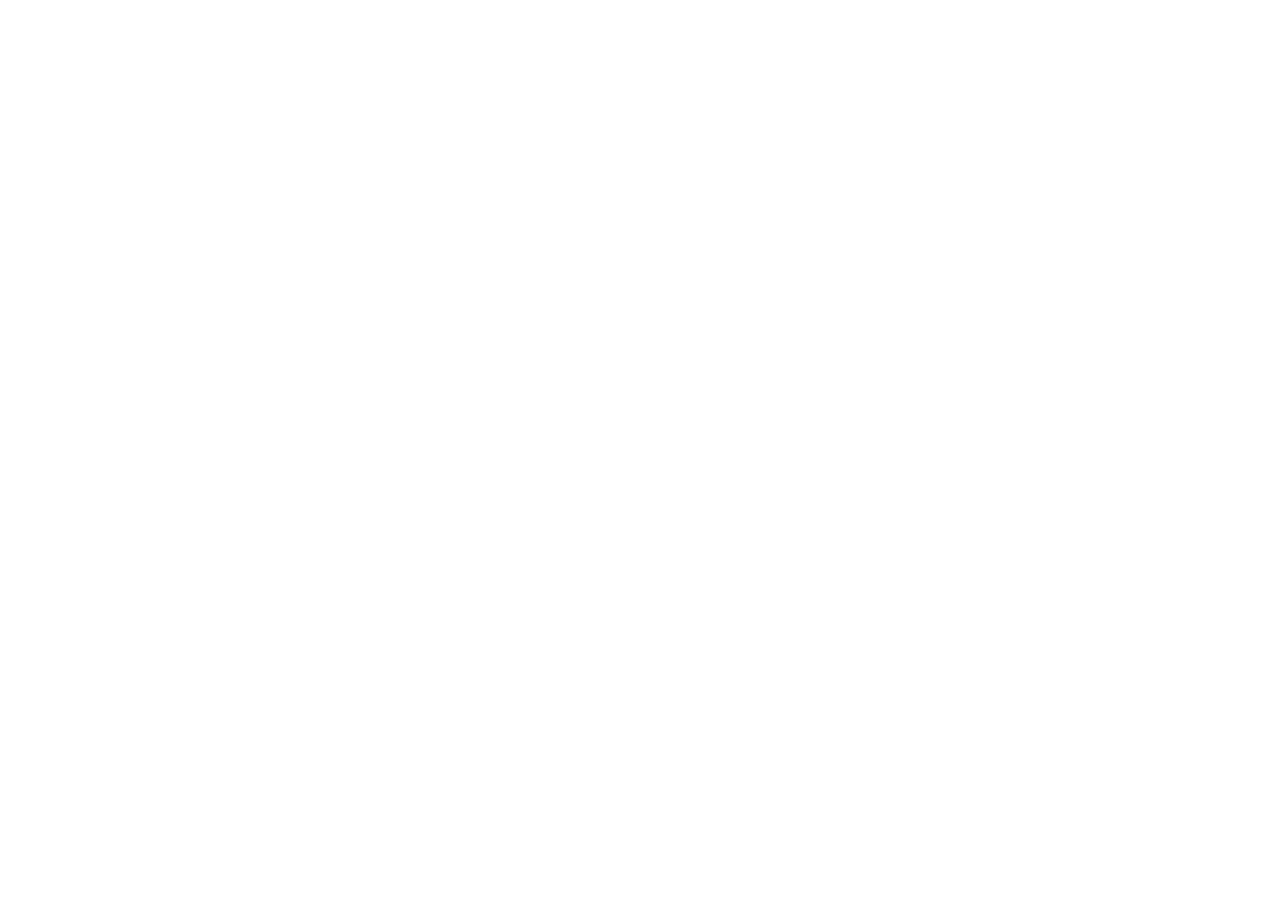
==== sf_loansystem/ui/index.html @ 5586d9b1 "push" ====
<!DOCTYPE html>
<html lang="en">
<head>
    <meta charset="UTF-8">
    <meta name="viewport" content="width=device-width, initial-scale=1.0">
    <title>Shadowfall Banking</title>
    <link href="https://fonts.googleapis.com/css2?family=Inter:wght@400;500;600;700&display=swap" rel="stylesheet">
    <link rel="stylesheet" href="style.css">
</head>
<body>
    <div id="app" class="hidden">
        <div class="dashboard-container">
            <aside class="sidebar">
                <div class="brand">
                    <h2>Pacific Bank</h2>
                </div>
                <nav>
                    <button class="nav-btn active" data-target="overview">Overview</button>
                    <button class="nav-btn" data-target="apply">Apply for Loan</button>
                    <button class="nav-btn" data-target="active-loans">My Loans</button>
                    <button class="nav-btn hidden" id="nav-banker" data-target="banker-panel">Banker Panel</button>
                </nav>
            </aside>

            <main class="main-content">
                <header>
                    <div class="header-info">
                        <h1>Loan Management</h1>
                        <p id="welcome-text">Welcome back, Player 👋</p>
                    </div>
                    <button class="btn-primary" id="btn-header-apply">Apply for Loan</button>
                </header>
                
                <div class="divider"></div>

                <section id="overview" class="tab-content active">
                    <div class="metrics-grid">
                        <div class="metric-card">
                            <span class="metric-label">ACTIVE LOANS</span>
                            <h2 id="metric-active-loans">$0.00</h2>
                        </div>
                        <div class="metric-card">
                            <span class="metric-label">CREDIT SCORE</span>
                            <h2 id="metric-credit-score">0</h2>
                            <div class="progress-bar-container">
                                <div class="progress-bar" id="credit-progress"></div>
                            </div>
                        </div>
                        <div class="metric-card">
                            <span class="metric-label">CREDIT LINE</span>
                            <h2 id="metric-credit-line">$0.00</h2>
                        </div>
                        <div class="metric-card">
                            <span class="metric-label">APPLICATIONS</span>
                            <h2 id="metric-applications">0</h2>
                        </div>
                        <div class="metric-card">
                            <span class="metric-label">MONEY OWED</span>
                            <h2 id="metric-money-owed" class="warning-text">$0.00</h2>
                        </div>
                        <div class="metric-card">
                            <span class="metric-label">MISSED PAYMENTS</span>
                            <h2 id="metric-missed">0</h2>
                        </div>
                    </div>
                </section>

                <section id="apply" class="tab-content">
                    <div class="form-card">
                        <h3>New Loan Application</h3>
                        <form id="loan-form">
                            <div class="form-group">
                                <label>Loan Type</label>
                                <select id="loan-type">
                                    <option value="Personal Loan">Personal Loan</option>
                                    <option value="Business Loan">Business Loan</option>
                                    <option value="Home Loan">Home Loan</option>
                                </select>
                            </div>
                            <div class="form-group">
                                <label>Loan Amount ($)</label>
                                <input type="number" id="loan-amount" placeholder="e.g. 5000" required>
                            </div>
                            <div class="form-group">
                                <label>Duration (Weeks)</label>
                                <select id="loan-duration">
                                    <option value="1">1 Week</option>
                                    <option value="2">2 Weeks</option>
                                    <option value="3">3 Weeks</option>
                                </select>
                            </div>
                            <div class="form-group">
                                <label>Reason for Loan</label>
                                <textarea id="loan-reason" rows="3" placeholder="Explain why you need this loan..." required></textarea>
                            </div>
                            <button type="submit" class="btn-submit">Submit Application</button>
                        </form>
                    </div>
                </section>

                <section id="active-loans" class="tab-content">
                    <div class="loans-list" id="loans-container">
                        </div>
                </section>

                <section id="banker-panel" class="tab-content">
                    <div class="banker-controls">
                        <input type="text" id="banker-search" placeholder="Search Citizen ID or Loan ID...">
                        <select id="banker-filter">
                            <option value="all">All Loans</option>
                            <option value="0">Pending</option>
                            <option value="1">Approved</option>
                            <option value="2">Rejected</option>
                            <option value="3">Paid</option>
                        </select>
                    </div>
                    <div class="loans-list" id="banker-loans-container">
                        </div>
                </section>
            </main>
        </div>
    </div>
    <script src="script.js"></script>
</body>
</html>
---- sf_loansystem/ui/style.css ----
:root {
    --bg-dark: #0f0f14;
    --bg-card: #1b1b24;
    --bg-card-hover: #23232e;
    --accent-green: #2ecc71;
    --accent-green-hover: #27ae60;
    --accent-red: #e74c3c;
    --text-main: #ffffff;
    --text-muted: #a0a0b0;
    --border-color: rgba(255, 255, 255, 0.05);
    --font-stack: 'Inter', sans-serif;
}

* { box-sizing: border-box; margin: 0; padding: 0; }

body {
    font-family: var(--font-stack);
    background: transparent;
    overflow: hidden;
    color: var(--text-main);
}

.hidden { display: none !important; }

#app {
    display: flex;
    justify-content: center;
    align-items: center;
    height: 100vh;
    background: rgba(0, 0, 0, 0.6);
    backdrop-filter: blur(8px);
}

.dashboard-container {
    display: flex;
    width: 1000px;
    height: 650px;
    background: linear-gradient(145deg, var(--bg-dark), #15151c);
    border-radius: 16px;
    box-shadow: 0 20px 50px rgba(0,0,0,0.5);
    overflow: hidden;
    border: 1px solid var(--border-color);
}

/* Sidebar */
.sidebar {
    width: 250px;
    background: var(--bg-card);
    padding: 30px 0;
    border-right: 1px solid var(--border-color);
}

.brand h2 {
    text-align: center;
    color: var(--accent-green);
    margin-bottom: 40px;
    font-weight: 700;
}

.nav-btn {
    width: 100%;
    background: transparent;
    border: none;
    color: var(--text-muted);
    padding: 15px 30px;
    text-align: left;
    font-size: 16px;
    font-family: var(--font-stack);
    cursor: pointer;
    transition: all 0.3s ease;
}

.nav-btn:hover { background: var(--bg-card-hover); color: var(--text-main); }
.nav-btn.active { border-left: 4px solid var(--accent-green); background: rgba(46, 204, 113, 0.1); color: var(--accent-green); }

/* Main Content */
.main-content {
    flex: 1;
    padding: 40px;
    overflow-y: auto;
}

header {
    display: flex;
    justify-content: space-between;
    align-items: center;
}

header h1 { font-size: 28px; font-weight: 600; }
header p { color: var(--text-muted); margin-top: 5px; font-size: 14px; }

.btn-primary, .btn-submit {
    background: var(--accent-green);
    color: #000;
    border: none;
    padding: 12px 24px;
    border-radius: 8px;
    font-weight: 600;
    cursor: pointer;
    transition: all 0.2s ease;
}

.btn-primary:hover, .btn-submit:hover {
    background: var(--accent-green-hover);
    box-shadow: 0 0 15px rgba(46, 204, 113, 0.4);
}

.divider {
    height: 1px;
    background: var(--border-color);
    margin: 25px 0;
}

.tab-content { display: none; animation: fadeIn 0.3s ease; }
.tab-content.active { display: block; }
@keyframes fadeIn { from { opacity: 0; transform: translateY(5px); } to { opacity: 1; transform: translateY(0); } }

/* Metrics Grid */
.metrics-grid {
    display: grid;
    grid-template-columns: repeat(3, 1fr);
    gap: 20px;
}

.metric-card {
    background: var(--bg-card);
    padding: 25px;
    border-radius: 12px;
    box-shadow: 0 4px 15px rgba(0,0,0,0.2);
    transition: transform 0.2s ease;
    border: 1px solid var(--border-color);
}

.metric-card:hover { transform: translateY(-3px); }
.metric-label { font-size: 12px; color: var(--text-muted); letter-spacing: 1px; font-weight: 600; }
.metric-card h2 { font-size: 28px; margin-top: 10px; }
.warning-text { color: var(--accent-red); }

.progress-bar-container {
    height: 8px;
    background: var(--bg-dark);
    border-radius: 4px;
    margin-top: 15px;
    overflow: hidden;
}
.progress-bar {
    height: 100%;
    width: 0%;
    background: var(--accent-green);
    transition: width 1s ease, background-color 1s ease;
}

/* Forms */
.form-card { background: var(--bg-card); padding: 30px; border-radius: 12px; }
.form-card h3 { margin-bottom: 20px; color: var(--accent-green); }
.form-group { margin-bottom: 20px; }
.form-group label { display: block; margin-bottom: 8px; font-size: 14px; color: var(--text-muted); }
.form-group input, .form-group select, .form-group textarea {
    width: 100%; padding: 12px; border-radius: 8px; border: 1px solid var(--border-color);
    background: var(--bg-dark); color: var(--text-main); font-family: var(--font-stack); outline: none;
}
.form-group input:focus, .form-group select:focus, .form-group textarea:focus { border-color: var(--accent-green); }
.btn-submit { width: 100%; margin-top: 10px; }

/* Loans List */
.loan-item {
    background: var(--bg-card); padding: 20px; border-radius: 12px;
    margin-bottom: 15px; display: flex; justify-content: space-between; align-items: center;
    border: 1px solid var(--border-color);
}
.loan-info h4 { margin-bottom: 5px; }
.loan-info p { font-size: 14px; color: var(--text-muted); }
.loan-status { padding: 6px 12px; border-radius: 20px; font-size: 12px; font-weight: bold; }
.status-active { background: rgba(46, 204, 113, 0.1); color: var(--accent-green); }
.status-overdue { background: rgba(231, 76, 60, 0.1); color: var(--accent-red); }
.status-paid { background: rgba(160, 160, 176, 0.1); color: var(--text-muted); }

.pay-btn { background: var(--accent-green); color: #000; border: none; padding: 8px 16px; border-radius: 6px; cursor: pointer; margin-top:10px;}



/* Banker Controls */
.banker-controls {
    display: flex;
    gap: 15px;
    margin-bottom: 20px;
}
.banker-controls input, .banker-controls select {
    padding: 12px;
    border-radius: 8px;
    border: 1px solid var(--border-color);
    background: var(--bg-dark);
    color: var(--text-main);
    font-family: var(--font-stack);
    outline: none;
}
.banker-controls input { flex: 1; }
.banker-controls input:focus, .banker-controls select:focus { border-color: var(--accent-green); }

.action-buttons {
    display: flex;
    gap: 10px;
    margin-top: 10px;
}
.btn-approve, .btn-reject, .btn-mail {
    padding: 8px 16px;
    border: none;
    border-radius: 6px;
    cursor: pointer;
    font-size: 13px;
    font-weight: bold;
    color: #fff;
}
.btn-approve { background: rgba(46, 204, 113, 0.8); }
.btn-approve:hover { background: var(--accent-green); }
.btn-reject { background: rgba(231, 76, 60, 0.8); }
.btn-reject:hover { background: var(--accent-red); }
.btn-mail { background: rgba(160, 160, 176, 0.8); color: #000; }
.btn-mail:hover { background: #fff; }
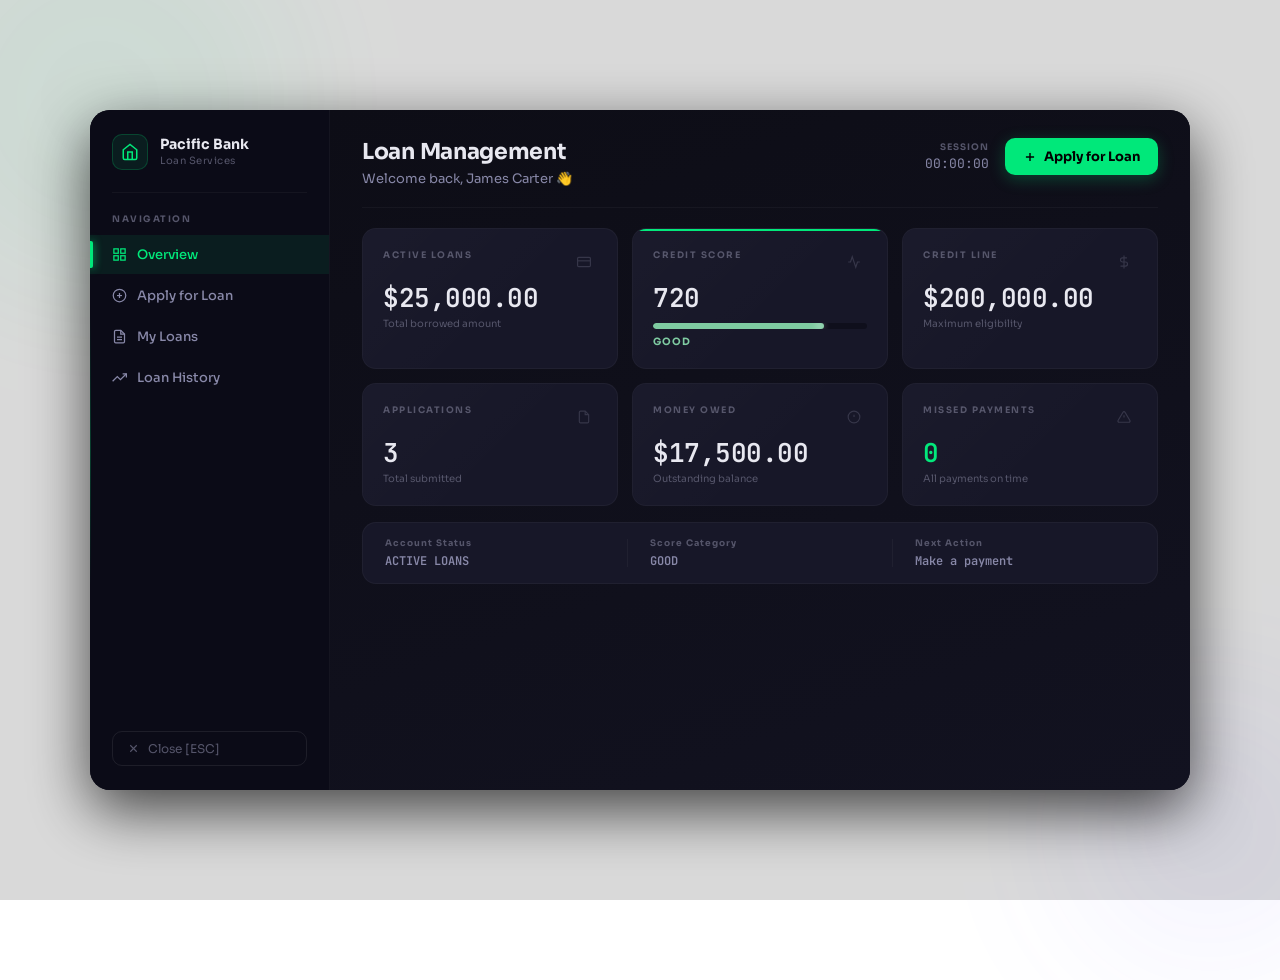
==== commit 1a9a5aa0: "commits" ====
--- a/sf_loansystem/ui/index.html
+++ b/sf_loansystem/ui/index.html
@@ -3,123 +3,365 @@
 <head>
     <meta charset="UTF-8">
     <meta name="viewport" content="width=device-width, initial-scale=1.0">
-    <title>Shadowfall Banking</title>
-    <link href="https://fonts.googleapis.com/css2?family=Inter:wght@400;500;600;700&display=swap" rel="stylesheet">
+    <title>Pacific Bank — Loan Management</title>
+    <link href="https://fonts.googleapis.com/css2?family=Sora:wght@300;400;500;600;700;800&family=JetBrains+Mono:wght@400;500;600&display=swap" rel="stylesheet">
     <link rel="stylesheet" href="style.css">
 </head>
 <body>
     <div id="app" class="hidden">
+
+        <!-- Ambient glow layer -->
+        <div class="ambient-layer">
+            <div class="glow-orb glow-1"></div>
+            <div class="glow-orb glow-2"></div>
+        </div>
+
         <div class="dashboard-container">
+
+            <!-- ══════════ SIDEBAR ══════════ -->
             <aside class="sidebar">
                 <div class="brand">
-                    <h2>Pacific Bank</h2>
+                    <div class="brand-icon">
+                        <svg viewBox="0 0 24 24" fill="none" stroke="currentColor" stroke-width="2">
+                            <path d="M3 9l9-7 9 7v11a2 2 0 01-2 2H5a2 2 0 01-2-2z"/>
+                            <polyline points="9 22 9 12 15 12 15 22"/>
+                        </svg>
+                    </div>
+                    <div class="brand-text">
+                        <span class="brand-name">Pacific Bank</span>
+                        <span class="brand-sub">Loan Services</span>
+                    </div>
                 </div>
-                <nav>
-                    <button class="nav-btn active" data-target="overview">Overview</button>
-                    <button class="nav-btn" data-target="apply">Apply for Loan</button>
-                    <button class="nav-btn" data-target="active-loans">My Loans</button>
-                    <button class="nav-btn hidden" id="nav-banker" data-target="banker-panel">Banker Panel</button>
+
+                <div class="sidebar-divider"></div>
+
+                <nav class="sidebar-nav">
+                    <p class="nav-section-label">NAVIGATION</p>
+                    <button class="nav-btn active" data-target="overview">
+                        <svg class="nav-icon" viewBox="0 0 24 24" fill="none" stroke="currentColor" stroke-width="2"><rect x="3" y="3" width="7" height="7"/><rect x="14" y="3" width="7" height="7"/><rect x="14" y="14" width="7" height="7"/><rect x="3" y="14" width="7" height="7"/></svg>
+                        <span>Overview</span>
+                    </button>
+                    <button class="nav-btn" data-target="apply">
+                        <svg class="nav-icon" viewBox="0 0 24 24" fill="none" stroke="currentColor" stroke-width="2"><circle cx="12" cy="12" r="10"/><line x1="12" y1="8" x2="12" y2="16"/><line x1="8" y1="12" x2="16" y2="12"/></svg>
+                        <span>Apply for Loan</span>
+                    </button>
+                    <button class="nav-btn" data-target="active-loans">
+                        <svg class="nav-icon" viewBox="0 0 24 24" fill="none" stroke="currentColor" stroke-width="2"><path d="M14 2H6a2 2 0 00-2 2v16a2 2 0 002 2h12a2 2 0 002-2V8z"/><polyline points="14 2 14 8 20 8"/><line x1="16" y1="13" x2="8" y2="13"/><line x1="16" y1="17" x2="8" y2="17"/></svg>
+                        <span>My Loans</span>
+                    </button>
+                    <button class="nav-btn" data-target="loan-history">
+                        <svg class="nav-icon" viewBox="0 0 24 24" fill="none" stroke="currentColor" stroke-width="2"><polyline points="23 6 13.5 15.5 8.5 10.5 1 18"/><polyline points="17 6 23 6 23 12"/></svg>
+                        <span>Loan History</span>
+                    </button>
+                    <button class="nav-btn hidden" id="nav-banker" data-target="banker-panel">
+                        <svg class="nav-icon" viewBox="0 0 24 24" fill="none" stroke="currentColor" stroke-width="2"><path d="M20 21v-2a4 4 0 00-4-4H8a4 4 0 00-4 4v2"/><circle cx="12" cy="7" r="4"/></svg>
+                        <span>Banker Panel</span>
+                        <span class="nav-badge" id="banker-badge">0</span>
+                    </button>
                 </nav>
+
+                <div class="sidebar-footer">
+                    <button class="close-btn" onclick="closeUI()">
+                        <svg viewBox="0 0 24 24" fill="none" stroke="currentColor" stroke-width="2"><line x1="18" y1="6" x2="6" y2="18"/><line x1="6" y1="6" x2="18" y2="18"/></svg>
+                        <span>Close [ESC]</span>
+                    </button>
+                </div>
             </aside>
 
+            <!-- ══════════ MAIN CONTENT ══════════ -->
             <main class="main-content">
-                <header>
-                    <div class="header-info">
-                        <h1>Loan Management</h1>
-                        <p id="welcome-text">Welcome back, Player 👋</p>
-                    </div>
-                    <button class="btn-primary" id="btn-header-apply">Apply for Loan</button>
+
+                <!-- HEADER -->
+                <header class="top-header">
+                    <div class="header-left">
+                        <div class="header-titles">
+                            <h1 class="page-title">Loan Management</h1>
+                            <p class="welcome-text" id="welcome-text">Welcome back, Player 👋</p>
+                        </div>
+                    </div>
+                    <div class="header-right">
+                        <div class="header-timestamp">
+                            <span class="timestamp-label">SESSION</span>
+                            <span class="timestamp-value" id="session-time">--:--:--</span>
+                        </div>
+                        <button class="btn-apply-header" id="btn-header-apply">
+                            <svg viewBox="0 0 24 24" fill="none" stroke="currentColor" stroke-width="2.5" class="btn-icon"><line x1="12" y1="5" x2="12" y2="19"/><line x1="5" y1="12" x2="19" y2="12"/></svg>
+                            Apply for Loan
+                        </button>
+                    </div>
                 </header>
-                
-                <div class="divider"></div>
-
+
+                <div class="content-divider"></div>
+
+                <!-- ════════ OVERVIEW TAB ════════ -->
                 <section id="overview" class="tab-content active">
                     <div class="metrics-grid">
-                        <div class="metric-card">
-                            <span class="metric-label">ACTIVE LOANS</span>
-                            <h2 id="metric-active-loans">$0.00</h2>
-                        </div>
-                        <div class="metric-card">
-                            <span class="metric-label">CREDIT SCORE</span>
-                            <h2 id="metric-credit-score">0</h2>
-                            <div class="progress-bar-container">
-                                <div class="progress-bar" id="credit-progress"></div>
-                            </div>
-                        </div>
-                        <div class="metric-card">
-                            <span class="metric-label">CREDIT LINE</span>
-                            <h2 id="metric-credit-line">$0.00</h2>
-                        </div>
-                        <div class="metric-card">
-                            <span class="metric-label">APPLICATIONS</span>
-                            <h2 id="metric-applications">0</h2>
-                        </div>
-                        <div class="metric-card">
-                            <span class="metric-label">MONEY OWED</span>
-                            <h2 id="metric-money-owed" class="warning-text">$0.00</h2>
-                        </div>
-                        <div class="metric-card">
-                            <span class="metric-label">MISSED PAYMENTS</span>
-                            <h2 id="metric-missed">0</h2>
-                        </div>
-                    </div>
-                </section>
-
+
+                        <div class="metric-card card-loans">
+                            <div class="metric-card-inner">
+                                <div class="metric-top">
+                                    <span class="metric-label">ACTIVE LOANS</span>
+                                    <div class="metric-icon-wrap">
+                                        <svg viewBox="0 0 24 24" fill="none" stroke="currentColor" stroke-width="2"><rect x="1" y="4" width="22" height="16" rx="2" ry="2"/><line x1="1" y1="10" x2="23" y2="10"/></svg>
+                                    </div>
+                                </div>
+                                <h2 class="metric-value mono" id="metric-active-loans">$0.00</h2>
+                                <span class="metric-sub">Total borrowed amount</span>
+                            </div>
+                        </div>
+
+                        <div class="metric-card card-score">
+                            <div class="metric-card-inner">
+                                <div class="metric-top">
+                                    <span class="metric-label">CREDIT SCORE</span>
+                                    <div class="metric-icon-wrap">
+                                        <svg viewBox="0 0 24 24" fill="none" stroke="currentColor" stroke-width="2"><polyline points="22 12 18 12 15 21 9 3 6 12 2 12"/></svg>
+                                    </div>
+                                </div>
+                                <h2 class="metric-value mono" id="metric-credit-score">0</h2>
+                                <div class="score-bar-track">
+                                    <div class="score-bar-fill" id="credit-progress"></div>
+                                    <div class="score-bar-label-row">
+                                        <span>0</span><span>450</span><span>900</span>
+                                    </div>
+                                </div>
+                                <div class="score-rating" id="score-rating">—</div>
+                            </div>
+                        </div>
+
+                        <div class="metric-card card-line">
+                            <div class="metric-card-inner">
+                                <div class="metric-top">
+                                    <span class="metric-label">CREDIT LINE</span>
+                                    <div class="metric-icon-wrap">
+                                        <svg viewBox="0 0 24 24" fill="none" stroke="currentColor" stroke-width="2"><line x1="12" y1="1" x2="12" y2="23"/><path d="M17 5H9.5a3.5 3.5 0 000 7h5a3.5 3.5 0 010 7H6"/></svg>
+                                    </div>
+                                </div>
+                                <h2 class="metric-value mono" id="metric-credit-line">$0.00</h2>
+                                <span class="metric-sub">Maximum eligibility</span>
+                            </div>
+                        </div>
+
+                        <div class="metric-card card-apps">
+                            <div class="metric-card-inner">
+                                <div class="metric-top">
+                                    <span class="metric-label">APPLICATIONS</span>
+                                    <div class="metric-icon-wrap">
+                                        <svg viewBox="0 0 24 24" fill="none" stroke="currentColor" stroke-width="2"><path d="M14 2H6a2 2 0 00-2 2v16a2 2 0 002 2h12a2 2 0 002-2V8z"/><polyline points="14 2 14 8 20 8"/></svg>
+                                    </div>
+                                </div>
+                                <h2 class="metric-value mono" id="metric-applications">0</h2>
+                                <span class="metric-sub">Total submitted</span>
+                            </div>
+                        </div>
+
+                        <div class="metric-card card-owed">
+                            <div class="metric-card-inner">
+                                <div class="metric-top">
+                                    <span class="metric-label">MONEY OWED</span>
+                                    <div class="metric-icon-wrap">
+                                        <svg viewBox="0 0 24 24" fill="none" stroke="currentColor" stroke-width="2"><circle cx="12" cy="12" r="10"/><line x1="12" y1="8" x2="12" y2="12"/><line x1="12" y1="16" x2="12.01" y2="16"/></svg>
+                                    </div>
+                                </div>
+                                <h2 class="metric-value mono" id="metric-money-owed">$0.00</h2>
+                                <span class="metric-sub">Outstanding balance</span>
+                            </div>
+                        </div>
+
+                        <div class="metric-card card-missed">
+                            <div class="metric-card-inner">
+                                <div class="metric-top">
+                                    <span class="metric-label">MISSED PAYMENTS</span>
+                                    <div class="metric-icon-wrap">
+                                        <svg viewBox="0 0 24 24" fill="none" stroke="currentColor" stroke-width="2"><path d="M10.29 3.86L1.82 18a2 2 0 001.71 3h16.94a2 2 0 001.71-3L13.71 3.86a2 2 0 00-3.42 0z"/><line x1="12" y1="9" x2="12" y2="13"/><line x1="12" y1="17" x2="12.01" y2="17"/></svg>
+                                    </div>
+                                </div>
+                                <h2 class="metric-value mono" id="metric-missed">0</h2>
+                                <span class="metric-sub" id="missed-sub">All payments on time</span>
+                            </div>
+                        </div>
+
+                    </div>
+
+                    <!-- Quick summary strip -->
+                    <div class="summary-strip">
+                        <div class="summary-item">
+                            <span class="summary-label">Account Status</span>
+                            <span class="summary-value status-ok" id="account-status">GOOD STANDING</span>
+                        </div>
+                        <div class="summary-divider"></div>
+                        <div class="summary-item">
+                            <span class="summary-label">Score Category</span>
+                            <span class="summary-value" id="score-category">—</span>
+                        </div>
+                        <div class="summary-divider"></div>
+                        <div class="summary-item">
+                            <span class="summary-label">Next Action</span>
+                            <span class="summary-value" id="next-action">Visit branch to apply</span>
+                        </div>
+                    </div>
+                </section>
+
+                <!-- ════════ APPLY TAB ════════ -->
                 <section id="apply" class="tab-content">
-                    <div class="form-card">
-                        <h3>New Loan Application</h3>
-                        <form id="loan-form">
-                            <div class="form-group">
-                                <label>Loan Type</label>
-                                <select id="loan-type">
-                                    <option value="Personal Loan">Personal Loan</option>
-                                    <option value="Business Loan">Business Loan</option>
-                                    <option value="Home Loan">Home Loan</option>
-                                </select>
-                            </div>
-                            <div class="form-group">
-                                <label>Loan Amount ($)</label>
-                                <input type="number" id="loan-amount" placeholder="e.g. 5000" required>
-                            </div>
-                            <div class="form-group">
-                                <label>Duration (Weeks)</label>
-                                <select id="loan-duration">
-                                    <option value="1">1 Week</option>
-                                    <option value="2">2 Weeks</option>
-                                    <option value="3">3 Weeks</option>
-                                </select>
-                            </div>
-                            <div class="form-group">
-                                <label>Reason for Loan</label>
-                                <textarea id="loan-reason" rows="3" placeholder="Explain why you need this loan..." required></textarea>
-                            </div>
-                            <button type="submit" class="btn-submit">Submit Application</button>
-                        </form>
-                    </div>
-                </section>
-
+                    <div class="apply-layout">
+                        <div class="form-card">
+                            <div class="form-card-header">
+                                <h3>New Loan Application</h3>
+                                <span class="form-card-badge">SECURE FORM</span>
+                            </div>
+
+                            <form id="loan-form" autocomplete="off">
+                                <div class="form-row">
+                                    <div class="form-group">
+                                        <label for="loan-type">Loan Type</label>
+                                        <div class="select-wrap">
+                                            <select id="loan-type">
+                                                <option value="Personal Loan">Personal Loan</option>
+                                                <option value="Business Loan">Business Loan</option>
+                                                <option value="Home Loan">Home Loan</option>
+                                            </select>
+                                            <svg class="select-arrow" viewBox="0 0 24 24" fill="none" stroke="currentColor" stroke-width="2"><polyline points="6 9 12 15 18 9"/></svg>
+                                        </div>
+                                    </div>
+                                    <div class="form-group">
+                                        <label for="loan-duration">Duration</label>
+                                        <div class="select-wrap">
+                                            <select id="loan-duration">
+                                                <option value="1">1 Week</option>
+                                                <option value="2">2 Weeks</option>
+                                                <option value="3">3 Weeks</option>
+                                            </select>
+                                            <svg class="select-arrow" viewBox="0 0 24 24" fill="none" stroke="currentColor" stroke-width="2"><polyline points="6 9 12 15 18 9"/></svg>
+                                        </div>
+                                    </div>
+                                </div>
+
+                                <div class="form-group">
+                                    <label for="loan-amount">Loan Amount</label>
+                                    <div class="input-prefix-wrap">
+                                        <span class="input-prefix">$</span>
+                                        <input type="number" id="loan-amount" placeholder="0.00" min="1" required>
+                                    </div>
+                                </div>
+
+                                <div class="form-group">
+                                    <label for="loan-reason">Purpose / Reason</label>
+                                    <textarea id="loan-reason" rows="3" placeholder="Briefly describe why you need this loan..." required></textarea>
+                                </div>
+
+                                <button type="submit" class="btn-submit" id="form-submit-btn">
+                                    <svg viewBox="0 0 24 24" fill="none" stroke="currentColor" stroke-width="2.5" class="btn-icon"><path d="M22 11.08V12a10 10 0 11-5.93-9.14"/><polyline points="22 4 12 14.01 9 11.01"/></svg>
+                                    Submit Application
+                                </button>
+                            </form>
+                        </div>
+
+                        <!-- Live Repayment Preview -->
+                        <div class="preview-card">
+                            <div class="preview-header">
+                                <span class="preview-label">REPAYMENT PREVIEW</span>
+                                <div class="preview-dot" id="preview-dot"></div>
+                            </div>
+
+                            <div class="preview-row">
+                                <span>Principal</span>
+                                <span class="mono" id="prev-principal">$0.00</span>
+                            </div>
+                            <div class="preview-row">
+                                <span>Interest</span>
+                                <span class="mono accent-yellow" id="prev-interest">$0.00</span>
+                            </div>
+                            <div class="preview-sep"></div>
+                            <div class="preview-row total-row">
+                                <span>Total Repayment</span>
+                                <span class="mono" id="prev-total">$0.00</span>
+                            </div>
+                            <div class="preview-row">
+                                <span>Per Installment</span>
+                                <span class="mono accent-green" id="prev-installment">$0.00</span>
+                            </div>
+                            <div class="preview-row">
+                                <span>Interest Rate</span>
+                                <span class="mono" id="prev-rate">0%</span>
+                            </div>
+                            <div class="preview-row">
+                                <span>Duration</span>
+                                <span class="mono" id="prev-duration">1 week</span>
+                            </div>
+
+                            <div class="preview-note">
+                                <svg viewBox="0 0 24 24" fill="none" stroke="currentColor" stroke-width="2"><circle cx="12" cy="12" r="10"/><line x1="12" y1="8" x2="12" y2="12"/><line x1="12" y1="16" x2="12.01" y2="16"/></svg>
+                                Estimates based on current credit score. Final terms set by banker upon approval.
+                            </div>
+                        </div>
+                    </div>
+                </section>
+
+                <!-- ════════ MY LOANS TAB ════════ -->
                 <section id="active-loans" class="tab-content">
+                    <div class="section-header-row">
+                        <h3 class="section-title">My Loans</h3>
+                        <span class="loan-count-badge" id="loans-count">0 loans</span>
+                    </div>
                     <div class="loans-list" id="loans-container">
-                        </div>
-                </section>
-
+                        <div class="empty-state" id="loans-empty">
+                            <svg viewBox="0 0 24 24" fill="none" stroke="currentColor" stroke-width="1.5"><path d="M14 2H6a2 2 0 00-2 2v16a2 2 0 002 2h12a2 2 0 002-2V8z"/><polyline points="14 2 14 8 20 8"/><line x1="16" y1="13" x2="8" y2="13"/><line x1="16" y1="17" x2="8" y2="17"/><polyline points="10 9 9 9 8 9"/></svg>
+                            <p>No active loans found</p>
+                            <span>Apply for a loan to get started</span>
+                        </div>
+                    </div>
+                </section>
+
+                <!-- ════════ HISTORY TAB ════════ -->
+                <section id="loan-history" class="tab-content">
+                    <div class="section-header-row">
+                        <h3 class="section-title">Loan History</h3>
+                    </div>
+                    <div class="loans-list" id="history-container">
+                        <div class="empty-state">
+                            <svg viewBox="0 0 24 24" fill="none" stroke="currentColor" stroke-width="1.5"><polyline points="23 6 13.5 15.5 8.5 10.5 1 18"/><polyline points="17 6 23 6 23 12"/></svg>
+                            <p>No loan history yet</p>
+                            <span>Paid loans will appear here</span>
+                        </div>
+                    </div>
+                </section>
+
+                <!-- ════════ BANKER PANEL TAB ════════ -->
                 <section id="banker-panel" class="tab-content">
+                    <div class="section-header-row">
+                        <h3 class="section-title">Banker Panel</h3>
+                        <span class="banker-badge-strip">STAFF ONLY</span>
+                    </div>
                     <div class="banker-controls">
-                        <input type="text" id="banker-search" placeholder="Search Citizen ID or Loan ID...">
-                        <select id="banker-filter">
-                            <option value="all">All Loans</option>
-                            <option value="0">Pending</option>
-                            <option value="1">Approved</option>
-                            <option value="2">Rejected</option>
-                            <option value="3">Paid</option>
-                        </select>
+                        <div class="search-input-wrap">
+                            <svg viewBox="0 0 24 24" fill="none" stroke="currentColor" stroke-width="2"><circle cx="11" cy="11" r="8"/><line x1="21" y1="21" x2="16.65" y2="16.65"/></svg>
+                            <input type="text" id="banker-search" placeholder="Search by Citizen ID or Loan ID...">
+                        </div>
+                        <div class="select-wrap banker-filter-wrap">
+                            <select id="banker-filter">
+                                <option value="all">All Loans</option>
+                                <option value="0">Pending</option>
+                                <option value="1">Approved</option>
+                                <option value="2">Rejected</option>
+                                <option value="3">Paid</option>
+                            </select>
+                            <svg class="select-arrow" viewBox="0 0 24 24" fill="none" stroke="currentColor" stroke-width="2"><polyline points="6 9 12 15 18 9"/></svg>
+                        </div>
                     </div>
                     <div class="loans-list" id="banker-loans-container">
-                        </div>
-                </section>
+                        <div class="empty-state">
+                            <svg viewBox="0 0 24 24" fill="none" stroke="currentColor" stroke-width="1.5"><path d="M20 21v-2a4 4 0 00-4-4H8a4 4 0 00-4 4v2"/><circle cx="12" cy="7" r="4"/></svg>
+                            <p>No loan applications</p>
+                            <span>New applications will appear here</span>
+                        </div>
+                    </div>
+                </section>
+
             </main>
         </div>
     </div>
+
     <script src="script.js"></script>
 </body>
-</html>+</html>
--- a/sf_loansystem/ui/style.css
+++ b/sf_loansystem/ui/style.css
@@ -1,219 +1,1209 @@
+/* ═══════════════════════════════════════════════
+   PACIFIC BANK — VAULT NOIR UI
+   Font: Sora (display) + JetBrains Mono (numbers)
+   Theme: Deep charcoal, emerald accents, noir glow
+═══════════════════════════════════════════════ */
+
 :root {
-    --bg-dark: #0f0f14;
-    --bg-card: #1b1b24;
-    --bg-card-hover: #23232e;
-    --accent-green: #2ecc71;
-    --accent-green-hover: #27ae60;
-    --accent-red: #e74c3c;
-    --text-main: #ffffff;
-    --text-muted: #a0a0b0;
-    --border-color: rgba(255, 255, 255, 0.05);
-    --font-stack: 'Inter', sans-serif;
-}
-
-* { box-sizing: border-box; margin: 0; padding: 0; }
+    /* Core Palette */
+    --bg-void:        #080810;
+    --bg-base:        #0d0d16;
+    --bg-surface:     #121220;
+    --bg-card:        #171728;
+    --bg-card-hover:  #1e1e32;
+    --bg-input:       #0f0f1c;
+    --bg-sidebar:     #0b0b17;
+
+    /* Accents */
+    --green:          #00e87a;
+    --green-dim:      #00b860;
+    --green-glow:     rgba(0, 232, 122, 0.15);
+    --green-glow-sm:  rgba(0, 232, 122, 0.08);
+    --red:            #ff4757;
+    --red-dim:        #c0392b;
+    --red-glow:       rgba(255, 71, 87, 0.12);
+    --yellow:         #ffc107;
+    --yellow-glow:    rgba(255, 193, 7, 0.1);
+
+    /* Text */
+    --text-primary:   #e8e8f0;
+    --text-secondary: #8888a8;
+    --text-muted:     #55556a;
+    --text-accent:    var(--green);
+
+    /* Borders */
+    --border:         rgba(255, 255, 255, 0.04);
+    --border-accent:  rgba(0, 232, 122, 0.2);
+    --border-hover:   rgba(255, 255, 255, 0.08);
+
+    /* Typography */
+    --font-display:   'Sora', sans-serif;
+    --font-mono:      'JetBrains Mono', monospace;
+
+    /* Sizing */
+    --radius-sm:      6px;
+    --radius-md:      10px;
+    --radius-lg:      14px;
+    --radius-xl:      20px;
+
+    /* Shadows */
+    --shadow-card:    0 4px 24px rgba(0,0,0,0.4);
+    --shadow-glow:    0 0 20px var(--green-glow);
+    --shadow-deep:    0 20px 60px rgba(0,0,0,0.7);
+}
+
+/* ═══════ RESET & BASE ═══════ */
+*, *::before, *::after {
+    box-sizing: border-box;
+    margin: 0;
+    padding: 0;
+}
 
 body {
-    font-family: var(--font-stack);
+    font-family: var(--font-display);
     background: transparent;
+    color: var(--text-primary);
     overflow: hidden;
-    color: var(--text-main);
-}
-
+    -webkit-font-smoothing: antialiased;
+}
+
+.mono { font-family: var(--font-mono); }
 .hidden { display: none !important; }
-
+.accent-green { color: var(--green); }
+.accent-yellow { color: var(--yellow); }
+
+/* ═══════ AMBIENT LAYER ═══════ */
+.ambient-layer {
+    position: fixed;
+    inset: 0;
+    pointer-events: none;
+    z-index: 0;
+}
+
+.glow-orb {
+    position: absolute;
+    border-radius: 50%;
+    filter: blur(80px);
+    opacity: 0.06;
+}
+
+.glow-1 {
+    width: 400px; height: 400px;
+    background: var(--green);
+    top: -100px; left: -100px;
+    animation: orb-drift 12s ease-in-out infinite alternate;
+}
+
+.glow-2 {
+    width: 300px; height: 300px;
+    background: #6c63ff;
+    bottom: -80px; right: -80px;
+    animation: orb-drift 15s ease-in-out infinite alternate-reverse;
+}
+
+@keyframes orb-drift {
+    from { transform: translate(0, 0); }
+    to   { transform: translate(40px, 30px); }
+}
+
+/* ═══════ APP WRAPPER ═══════ */
 #app {
     display: flex;
     justify-content: center;
     align-items: center;
     height: 100vh;
-    background: rgba(0, 0, 0, 0.6);
-    backdrop-filter: blur(8px);
-}
-
+    background: rgba(0,0,0,0.15);
+    backdrop-filter: blur(20px) saturate(0.7);
+    -webkit-backdrop-filter: blur(20px) saturate(0.7);
+    position: relative;
+    z-index: 1;
+}
+
+/* ═══════ DASHBOARD CONTAINER ═══════ */
 .dashboard-container {
     display: flex;
-    width: 1000px;
-    height: 650px;
-    background: linear-gradient(145deg, var(--bg-dark), #15151c);
-    border-radius: 16px;
-    box-shadow: 0 20px 50px rgba(0,0,0,0.5);
+    width: min(1100px, 96vw);
+    height: min(680px, 94vh);
+    background: var(--bg-surface);
+    border-radius: var(--radius-xl);
+    box-shadow: var(--shadow-deep), 0 0 0 1px var(--border);
     overflow: hidden;
-    border: 1px solid var(--border-color);
-}
-
-/* Sidebar */
+    position: relative;
+    /* subtle dot grid texture */
+    background-image:
+        radial-gradient(circle, rgba(255,255,255,0.025) 1px, transparent 1px);
+    background-size: 28px 28px;
+    background-color: var(--bg-surface);
+    animation: modal-in 0.35s cubic-bezier(0.34,1.56,0.64,1) both;
+}
+
+@keyframes modal-in {
+    from { opacity: 0; transform: scale(0.94) translateY(8px); }
+    to   { opacity: 1; transform: scale(1) translateY(0); }
+}
+
+/* ═══════ SIDEBAR ═══════ */
 .sidebar {
-    width: 250px;
-    background: var(--bg-card);
-    padding: 30px 0;
-    border-right: 1px solid var(--border-color);
-}
-
-.brand h2 {
-    text-align: center;
-    color: var(--accent-green);
-    margin-bottom: 40px;
-    font-weight: 700;
+    width: 240px;
+    min-width: 240px;
+    background: var(--bg-sidebar);
+    border-right: 1px solid var(--border);
+    display: flex;
+    flex-direction: column;
+    padding: 24px 0;
+    position: relative;
+    overflow: hidden;
+}
+
+/* Subtle vertical accent line on sidebar */
+.sidebar::after {
+    content: '';
+    position: absolute;
+    top: 30%; left: 0;
+    width: 1px; height: 40%;
+    background: linear-gradient(to bottom, transparent, var(--green-dim), transparent);
+    opacity: 0.3;
+}
+
+/* Brand */
+.brand {
+    display: flex;
+    align-items: center;
+    gap: 12px;
+    padding: 0 22px 22px;
+}
+
+.brand-icon {
+    width: 36px; height: 36px;
+    background: var(--green-glow-sm);
+    border: 1px solid var(--border-accent);
+    border-radius: var(--radius-md);
+    display: flex; align-items: center; justify-content: center;
+    color: var(--green);
+    flex-shrink: 0;
+}
+
+.brand-icon svg { width: 18px; height: 18px; }
+
+.brand-text {
+    display: flex;
+    flex-direction: column;
+}
+
+.brand-name {
+    font-size: 14px;
+    font-weight: 700;
+    color: var(--text-primary);
+    line-height: 1;
+}
+
+.brand-sub {
+    font-size: 10px;
+    color: var(--text-muted);
+    margin-top: 3px;
+    letter-spacing: 0.5px;
+}
+
+.sidebar-divider {
+    height: 1px;
+    background: var(--border);
+    margin: 0 22px 20px;
+}
+
+/* Nav */
+.nav-section-label {
+    font-size: 9px;
+    font-weight: 700;
+    color: var(--text-muted);
+    letter-spacing: 1.5px;
+    padding: 0 22px 10px;
 }
 
 .nav-btn {
     width: 100%;
     background: transparent;
     border: none;
-    color: var(--text-muted);
-    padding: 15px 30px;
+    color: var(--text-secondary);
+    padding: 11px 22px;
     text-align: left;
-    font-size: 16px;
-    font-family: var(--font-stack);
+    font-size: 13px;
+    font-weight: 500;
+    font-family: var(--font-display);
     cursor: pointer;
-    transition: all 0.3s ease;
-}
-
-.nav-btn:hover { background: var(--bg-card-hover); color: var(--text-main); }
-.nav-btn.active { border-left: 4px solid var(--accent-green); background: rgba(46, 204, 113, 0.1); color: var(--accent-green); }
-
-/* Main Content */
+    transition: all 0.2s ease;
+    display: flex;
+    align-items: center;
+    gap: 10px;
+    position: relative;
+    border-radius: 0;
+    margin-bottom: 2px;
+}
+
+.nav-btn .nav-icon {
+    width: 15px; height: 15px;
+    flex-shrink: 0;
+    transition: all 0.2s ease;
+}
+
+.nav-btn span { flex: 1; }
+
+.nav-btn:hover {
+    color: var(--text-primary);
+    background: rgba(255,255,255,0.04);
+}
+
+.nav-btn.active {
+    color: var(--green);
+    background: var(--green-glow-sm);
+}
+
+.nav-btn.active::before {
+    content: '';
+    position: absolute;
+    left: 0; top: 6px; bottom: 6px;
+    width: 3px;
+    background: var(--green);
+    border-radius: 0 2px 2px 0;
+    box-shadow: 0 0 8px var(--green);
+}
+
+.nav-btn.active .nav-icon {
+    color: var(--green);
+}
+
+.nav-badge {
+    background: var(--green);
+    color: #000;
+    font-size: 10px;
+    font-weight: 700;
+    border-radius: 10px;
+    padding: 1px 6px;
+    min-width: 18px;
+    text-align: center;
+}
+
+.sidebar-footer {
+    margin-top: auto;
+    padding: 20px 22px 0;
+}
+
+.close-btn {
+    display: flex;
+    align-items: center;
+    gap: 8px;
+    background: transparent;
+    border: 1px solid var(--border-hover);
+    color: var(--text-muted);
+    padding: 9px 14px;
+    border-radius: var(--radius-md);
+    font-size: 12px;
+    font-family: var(--font-display);
+    cursor: pointer;
+    width: 100%;
+    transition: all 0.2s ease;
+}
+
+.close-btn svg { width: 13px; height: 13px; }
+
+.close-btn:hover {
+    background: var(--red-glow);
+    border-color: var(--red);
+    color: var(--red);
+}
+
+/* ═══════ MAIN CONTENT ═══════ */
 .main-content {
     flex: 1;
-    padding: 40px;
+    display: flex;
+    flex-direction: column;
+    padding: 28px 32px 24px;
     overflow-y: auto;
-}
-
-header {
-    display: flex;
+    overflow-x: hidden;
+    background: linear-gradient(160deg, var(--bg-base) 0%, var(--bg-surface) 100%);
+}
+
+.main-content::-webkit-scrollbar { width: 4px; }
+.main-content::-webkit-scrollbar-track { background: transparent; }
+.main-content::-webkit-scrollbar-thumb { background: var(--border-hover); border-radius: 2px; }
+
+/* ═══════ HEADER ═══════ */
+.top-header {
+    display: flex;
+    align-items: flex-start;
     justify-content: space-between;
-    align-items: center;
-}
-
-header h1 { font-size: 28px; font-weight: 600; }
-header p { color: var(--text-muted); margin-top: 5px; font-size: 14px; }
-
-.btn-primary, .btn-submit {
-    background: var(--accent-green);
+    flex-shrink: 0;
+}
+
+.page-title {
+    font-size: 22px;
+    font-weight: 700;
+    color: var(--text-primary);
+    letter-spacing: -0.3px;
+}
+
+.welcome-text {
+    font-size: 13px;
+    color: var(--text-secondary);
+    margin-top: 5px;
+}
+
+.header-right {
+    display: flex;
+    align-items: center;
+    gap: 16px;
+    flex-shrink: 0;
+}
+
+.header-timestamp {
+    display: flex;
+    flex-direction: column;
+    align-items: flex-end;
+}
+
+.timestamp-label {
+    font-size: 9px;
+    font-weight: 700;
+    color: var(--text-muted);
+    letter-spacing: 1px;
+}
+
+.timestamp-value {
+    font-family: var(--font-mono);
+    font-size: 13px;
+    color: var(--text-secondary);
+    margin-top: 2px;
+}
+
+.btn-apply-header {
+    display: flex;
+    align-items: center;
+    gap: 7px;
+    background: var(--green);
     color: #000;
     border: none;
-    padding: 12px 24px;
-    border-radius: 8px;
-    font-weight: 600;
+    padding: 10px 18px;
+    border-radius: var(--radius-md);
+    font-size: 13px;
+    font-weight: 700;
+    font-family: var(--font-display);
     cursor: pointer;
     transition: all 0.2s ease;
-}
-
-.btn-primary:hover, .btn-submit:hover {
-    background: var(--accent-green-hover);
-    box-shadow: 0 0 15px rgba(46, 204, 113, 0.4);
-}
-
-.divider {
+    box-shadow: 0 4px 16px rgba(0, 232, 122, 0.25);
+    white-space: nowrap;
+}
+
+.btn-apply-header:hover {
+    background: #00ff88;
+    box-shadow: 0 4px 24px rgba(0, 232, 122, 0.45), 0 0 0 1px rgba(0,232,122,0.3);
+    transform: translateY(-1px);
+}
+
+.btn-apply-header:active { transform: translateY(0); }
+
+.btn-icon { width: 14px; height: 14px; flex-shrink: 0; }
+
+.content-divider {
     height: 1px;
-    background: var(--border-color);
-    margin: 25px 0;
-}
-
-.tab-content { display: none; animation: fadeIn 0.3s ease; }
-.tab-content.active { display: block; }
-@keyframes fadeIn { from { opacity: 0; transform: translateY(5px); } to { opacity: 1; transform: translateY(0); } }
-
-/* Metrics Grid */
+    background: var(--border);
+    margin: 20px 0;
+    flex-shrink: 0;
+}
+
+/* ═══════ TAB ANIMATION ═══════ */
+.tab-content { display: none; }
+.tab-content.active {
+    display: flex;
+    flex-direction: column;
+    flex: 1;
+    animation: tab-fade 0.25s ease both;
+}
+
+@keyframes tab-fade {
+    from { opacity: 0; transform: translateY(6px); }
+    to   { opacity: 1; transform: translateY(0); }
+}
+
+/* ═══════ METRICS GRID ═══════ */
 .metrics-grid {
     display: grid;
     grid-template-columns: repeat(3, 1fr);
-    gap: 20px;
+    gap: 14px;
+    margin-bottom: 16px;
 }
 
 .metric-card {
     background: var(--bg-card);
-    padding: 25px;
-    border-radius: 12px;
-    box-shadow: 0 4px 15px rgba(0,0,0,0.2);
-    transition: transform 0.2s ease;
-    border: 1px solid var(--border-color);
-}
-
-.metric-card:hover { transform: translateY(-3px); }
-.metric-label { font-size: 12px; color: var(--text-muted); letter-spacing: 1px; font-weight: 600; }
-.metric-card h2 { font-size: 28px; margin-top: 10px; }
-.warning-text { color: var(--accent-red); }
-
-.progress-bar-container {
-    height: 8px;
-    background: var(--bg-dark);
-    border-radius: 4px;
-    margin-top: 15px;
+    border: 1px solid var(--border);
+    border-radius: var(--radius-lg);
+    cursor: default;
+    transition: transform 0.2s ease, border-color 0.2s ease, box-shadow 0.2s ease;
     overflow: hidden;
-}
-.progress-bar {
+    position: relative;
+}
+
+.metric-card::before {
+    content: '';
+    position: absolute;
+    inset: 0;
+    border-radius: var(--radius-lg);
+    background: linear-gradient(135deg, rgba(255,255,255,0.015) 0%, transparent 60%);
+    pointer-events: none;
+}
+
+.metric-card:hover {
+    transform: translateY(-2px);
+    border-color: var(--border-hover);
+    box-shadow: var(--shadow-card);
+}
+
+.metric-card-inner {
+    padding: 20px;
+    display: flex;
+    flex-direction: column;
+    gap: 0;
+}
+
+.metric-top {
+    display: flex;
+    justify-content: space-between;
+    align-items: flex-start;
+    margin-bottom: 10px;
+}
+
+.metric-label {
+    font-size: 9px;
+    font-weight: 700;
+    color: var(--text-muted);
+    letter-spacing: 1.5px;
+}
+
+.metric-icon-wrap {
+    width: 26px; height: 26px;
+    display: flex; align-items: center; justify-content: center;
+    color: var(--text-muted);
+    opacity: 0.5;
+}
+
+.metric-icon-wrap svg { width: 14px; height: 14px; }
+
+.metric-value {
+    font-size: 26px;
+    font-weight: 600;
+    color: var(--text-primary);
+    line-height: 1;
+    letter-spacing: -0.5px;
+}
+
+.metric-sub {
+    font-size: 10px;
+    color: var(--text-muted);
+    margin-top: 6px;
+}
+
+/* Card accent tops */
+.card-score .metric-card-inner { border-top: 2px solid var(--green); padding-top: 18px; }
+.card-missed.danger-card .metric-card-inner { border-top: 2px solid var(--red); padding-top: 18px; }
+
+/* Credit Score Bar */
+.score-bar-track {
+    width: 100%;
+    height: 6px;
+    background: var(--bg-input);
+    border-radius: 3px;
+    margin-top: 12px;
+    overflow: hidden;
+    position: relative;
+}
+
+.score-bar-fill {
     height: 100%;
     width: 0%;
-    background: var(--accent-green);
-    transition: width 1s ease, background-color 1s ease;
-}
-
-/* Forms */
-.form-card { background: var(--bg-card); padding: 30px; border-radius: 12px; }
-.form-card h3 { margin-bottom: 20px; color: var(--accent-green); }
-.form-group { margin-bottom: 20px; }
-.form-group label { display: block; margin-bottom: 8px; font-size: 14px; color: var(--text-muted); }
-.form-group input, .form-group select, .form-group textarea {
-    width: 100%; padding: 12px; border-radius: 8px; border: 1px solid var(--border-color);
-    background: var(--bg-dark); color: var(--text-main); font-family: var(--font-stack); outline: none;
-}
-.form-group input:focus, .form-group select:focus, .form-group textarea:focus { border-color: var(--accent-green); }
-.btn-submit { width: 100%; margin-top: 10px; }
-
-/* Loans List */
-.loan-item {
-    background: var(--bg-card); padding: 20px; border-radius: 12px;
-    margin-bottom: 15px; display: flex; justify-content: space-between; align-items: center;
-    border: 1px solid var(--border-color);
-}
-.loan-info h4 { margin-bottom: 5px; }
-.loan-info p { font-size: 14px; color: var(--text-muted); }
-.loan-status { padding: 6px 12px; border-radius: 20px; font-size: 12px; font-weight: bold; }
-.status-active { background: rgba(46, 204, 113, 0.1); color: var(--accent-green); }
-.status-overdue { background: rgba(231, 76, 60, 0.1); color: var(--accent-red); }
-.status-paid { background: rgba(160, 160, 176, 0.1); color: var(--text-muted); }
-
-.pay-btn { background: var(--accent-green); color: #000; border: none; padding: 8px 16px; border-radius: 6px; cursor: pointer; margin-top:10px;}
-
-
-
-/* Banker Controls */
+    border-radius: 3px;
+    transition: width 1.2s cubic-bezier(0.22, 1, 0.36, 1), background-color 1.2s ease;
+    background: var(--green);
+    position: relative;
+}
+
+.score-bar-fill::after {
+    content: '';
+    position: absolute;
+    right: 0; top: 0; bottom: 0;
+    width: 8px;
+    background: rgba(255,255,255,0.3);
+    filter: blur(3px);
+}
+
+.score-bar-label-row {
+    display: flex;
+    justify-content: space-between;
+    font-size: 9px;
+    color: var(--text-muted);
+    font-family: var(--font-mono);
+    margin-top: 5px;
+}
+
+.score-rating {
+    font-size: 10px;
+    font-weight: 700;
+    letter-spacing: 1px;
+    margin-top: 6px;
+    color: var(--green);
+}
+
+/* ═══════ SUMMARY STRIP ═══════ */
+.summary-strip {
+    display: flex;
+    align-items: center;
+    background: var(--bg-card);
+    border: 1px solid var(--border);
+    border-radius: var(--radius-lg);
+    padding: 14px 22px;
+    gap: 0;
+}
+
+.summary-item {
+    display: flex;
+    flex-direction: column;
+    gap: 4px;
+    flex: 1;
+}
+
+.summary-label {
+    font-size: 9px;
+    font-weight: 700;
+    color: var(--text-muted);
+    letter-spacing: 1px;
+}
+
+.summary-value {
+    font-size: 12px;
+    font-weight: 600;
+    color: var(--text-secondary);
+    font-family: var(--font-mono);
+}
+
+.summary-value.status-ok { color: var(--green); }
+.summary-value.status-bad { color: var(--red); }
+
+.summary-divider {
+    width: 1px;
+    height: 28px;
+    background: var(--border);
+    margin: 0 22px;
+}
+
+/* ═══════ APPLY TAB ═══════ */
+.apply-layout {
+    display: grid;
+    grid-template-columns: 1fr 280px;
+    gap: 16px;
+    align-items: start;
+    flex: 1;
+}
+
+.form-card {
+    background: var(--bg-card);
+    border: 1px solid var(--border);
+    border-radius: var(--radius-lg);
+    padding: 24px;
+}
+
+.form-card-header {
+    display: flex;
+    align-items: center;
+    justify-content: space-between;
+    margin-bottom: 22px;
+}
+
+.form-card-header h3 {
+    font-size: 15px;
+    font-weight: 700;
+    color: var(--text-primary);
+}
+
+.form-card-badge {
+    font-size: 9px;
+    font-weight: 700;
+    letter-spacing: 1px;
+    color: var(--green);
+    background: var(--green-glow-sm);
+    border: 1px solid var(--border-accent);
+    padding: 3px 8px;
+    border-radius: 4px;
+}
+
+.form-row {
+    display: grid;
+    grid-template-columns: 1fr 1fr;
+    gap: 14px;
+}
+
+.form-group {
+    display: flex;
+    flex-direction: column;
+    gap: 7px;
+    margin-bottom: 14px;
+}
+
+.form-group label {
+    font-size: 11px;
+    font-weight: 600;
+    color: var(--text-secondary);
+    letter-spacing: 0.3px;
+}
+
+.select-wrap, .input-prefix-wrap {
+    position: relative;
+}
+
+.select-wrap select,
+.form-group input,
+.form-group textarea {
+    width: 100%;
+    padding: 10px 14px;
+    background: var(--bg-input);
+    border: 1px solid var(--border-hover);
+    border-radius: var(--radius-md);
+    color: var(--text-primary);
+    font-family: var(--font-display);
+    font-size: 13px;
+    outline: none;
+    transition: border-color 0.2s ease, box-shadow 0.2s ease;
+    -webkit-appearance: none;
+    appearance: none;
+}
+
+.select-wrap select { padding-right: 36px; }
+
+.select-arrow {
+    position: absolute;
+    right: 12px; top: 50%;
+    transform: translateY(-50%);
+    width: 14px; height: 14px;
+    color: var(--text-muted);
+    pointer-events: none;
+}
+
+.input-prefix-wrap input { padding-left: 28px; }
+
+.input-prefix {
+    position: absolute;
+    left: 12px; top: 50%;
+    transform: translateY(-50%);
+    font-family: var(--font-mono);
+    font-size: 13px;
+    color: var(--text-muted);
+    pointer-events: none;
+}
+
+.form-group input:focus,
+.form-group select:focus,
+.form-group textarea:focus,
+.select-wrap select:focus {
+    border-color: var(--green);
+    box-shadow: 0 0 0 3px var(--green-glow-sm);
+}
+
+.form-group textarea {
+    resize: none;
+    font-size: 12px;
+    line-height: 1.6;
+}
+
+.form-group input::placeholder,
+.form-group textarea::placeholder {
+    color: var(--text-muted);
+    font-size: 12px;
+}
+
+.btn-submit {
+    display: flex;
+    align-items: center;
+    justify-content: center;
+    gap: 8px;
+    width: 100%;
+    background: var(--green);
+    color: #000;
+    border: none;
+    padding: 13px;
+    border-radius: var(--radius-md);
+    font-size: 13px;
+    font-weight: 700;
+    font-family: var(--font-display);
+    cursor: pointer;
+    transition: all 0.2s ease;
+    margin-top: 6px;
+    box-shadow: 0 4px 14px rgba(0,232,122,0.2);
+}
+
+.btn-submit:hover {
+    background: #00ff88;
+    box-shadow: 0 4px 24px rgba(0,232,122,0.4);
+    transform: translateY(-1px);
+}
+
+.btn-submit:disabled {
+    background: var(--bg-card-hover);
+    color: var(--text-muted);
+    cursor: not-allowed;
+    box-shadow: none;
+    transform: none;
+}
+
+/* Preview Card */
+.preview-card {
+    background: var(--bg-card);
+    border: 1px solid var(--border);
+    border-radius: var(--radius-lg);
+    padding: 20px;
+    position: sticky;
+    top: 0;
+}
+
+.preview-header {
+    display: flex;
+    align-items: center;
+    justify-content: space-between;
+    margin-bottom: 16px;
+}
+
+.preview-label {
+    font-size: 9px;
+    font-weight: 700;
+    color: var(--text-muted);
+    letter-spacing: 1.5px;
+}
+
+.preview-dot {
+    width: 7px; height: 7px;
+    border-radius: 50%;
+    background: var(--green);
+    box-shadow: 0 0 8px var(--green);
+    animation: pulse-dot 2s ease-in-out infinite;
+}
+
+@keyframes pulse-dot {
+    0%, 100% { opacity: 1; }
+    50% { opacity: 0.4; }
+}
+
+.preview-row {
+    display: flex;
+    justify-content: space-between;
+    align-items: center;
+    padding: 8px 0;
+    font-size: 12px;
+    color: var(--text-secondary);
+    border-bottom: 1px solid var(--border);
+}
+
+.preview-row:last-of-type { border-bottom: none; }
+
+.preview-row .mono {
+    font-size: 13px;
+    color: var(--text-primary);
+}
+
+.preview-sep {
+    height: 1px;
+    background: var(--border-hover);
+    margin: 4px 0;
+}
+
+.total-row {
+    font-weight: 600;
+    color: var(--text-primary);
+}
+
+.total-row .mono {
+    font-size: 15px;
+    color: var(--text-primary);
+}
+
+.preview-note {
+    display: flex;
+    gap: 8px;
+    align-items: flex-start;
+    margin-top: 14px;
+    font-size: 10px;
+    color: var(--text-muted);
+    line-height: 1.5;
+    padding: 10px;
+    background: var(--bg-input);
+    border-radius: var(--radius-sm);
+}
+
+.preview-note svg {
+    width: 12px; height: 12px;
+    flex-shrink: 0;
+    margin-top: 1px;
+    color: var(--yellow);
+}
+
+/* ═══════ SECTION HEADERS ═══════ */
+.section-header-row {
+    display: flex;
+    align-items: center;
+    gap: 12px;
+    margin-bottom: 16px;
+    flex-shrink: 0;
+}
+
+.section-title {
+    font-size: 15px;
+    font-weight: 700;
+    color: var(--text-primary);
+}
+
+.loan-count-badge {
+    font-size: 10px;
+    font-family: var(--font-mono);
+    color: var(--text-muted);
+    background: var(--bg-card);
+    border: 1px solid var(--border);
+    padding: 2px 8px;
+    border-radius: 10px;
+}
+
+.banker-badge-strip {
+    font-size: 9px;
+    font-weight: 700;
+    letter-spacing: 1px;
+    color: #000;
+    background: var(--yellow);
+    padding: 3px 8px;
+    border-radius: 4px;
+}
+
+/* ═══════ LOANS LIST ═══════ */
+.loans-list {
+    display: flex;
+    flex-direction: column;
+    gap: 10px;
+    flex: 1;
+}
+
+/* Empty State */
+.empty-state {
+    display: flex;
+    flex-direction: column;
+    align-items: center;
+    justify-content: center;
+    padding: 50px 20px;
+    color: var(--text-muted);
+    gap: 8px;
+    flex: 1;
+}
+
+.empty-state svg {
+    width: 44px; height: 44px;
+    opacity: 0.25;
+    margin-bottom: 4px;
+}
+
+.empty-state p {
+    font-size: 14px;
+    font-weight: 500;
+    color: var(--text-secondary);
+}
+
+.empty-state span {
+    font-size: 12px;
+    color: var(--text-muted);
+}
+
+/* Loan Cards */
+.loan-card {
+    background: var(--bg-card);
+    border: 1px solid var(--border);
+    border-radius: var(--radius-lg);
+    padding: 18px 20px;
+    transition: border-color 0.2s ease, transform 0.2s ease;
+    position: relative;
+    overflow: hidden;
+    animation: card-in 0.3s ease both;
+}
+
+.loan-card::before {
+    content: '';
+    position: absolute;
+    left: 0; top: 0; bottom: 0;
+    width: 3px;
+    border-radius: 0 2px 2px 0;
+}
+
+.loan-card.s-active::before   { background: var(--green); box-shadow: 0 0 8px var(--green); }
+.loan-card.s-overdue::before  { background: var(--red); box-shadow: 0 0 8px var(--red); }
+.loan-card.s-pending::before  { background: var(--yellow); box-shadow: 0 0 8px var(--yellow); }
+.loan-card.s-paid::before     { background: var(--text-muted); }
+.loan-card.s-rejected::before { background: var(--red-dim); }
+
+@keyframes card-in {
+    from { opacity: 0; transform: translateX(-8px); }
+    to   { opacity: 1; transform: translateX(0); }
+}
+
+.loan-card:hover {
+    border-color: var(--border-hover);
+    transform: translateX(2px);
+}
+
+.loan-card-row {
+    display: flex;
+    justify-content: space-between;
+    align-items: flex-start;
+    gap: 12px;
+}
+
+.loan-card-left { flex: 1; }
+
+.loan-title {
+    font-size: 13px;
+    font-weight: 600;
+    color: var(--text-primary);
+    display: flex;
+    align-items: center;
+    gap: 8px;
+    margin-bottom: 4px;
+}
+
+.loan-id-chip {
+    font-family: var(--font-mono);
+    font-size: 10px;
+    color: var(--text-muted);
+    background: var(--bg-input);
+    padding: 1px 6px;
+    border-radius: 4px;
+    border: 1px solid var(--border);
+}
+
+.loan-meta {
+    font-size: 11px;
+    color: var(--text-secondary);
+    margin-bottom: 10px;
+    font-family: var(--font-mono);
+}
+
+.loan-meta span { color: var(--text-muted); }
+
+.loan-progress-wrap {
+    margin-top: 8px;
+}
+
+.loan-progress-label {
+    display: flex;
+    justify-content: space-between;
+    font-size: 9px;
+    color: var(--text-muted);
+    margin-bottom: 5px;
+    font-family: var(--font-mono);
+}
+
+.loan-progress-track {
+    height: 4px;
+    background: var(--bg-input);
+    border-radius: 2px;
+    overflow: hidden;
+}
+
+.loan-progress-fill {
+    height: 100%;
+    border-radius: 2px;
+    transition: width 1s ease;
+}
+
+.loan-card-right {
+    display: flex;
+    flex-direction: column;
+    align-items: flex-end;
+    gap: 8px;
+    flex-shrink: 0;
+}
+
+/* Status Badges */
+.loan-status {
+    display: inline-flex;
+    align-items: center;
+    gap: 5px;
+    padding: 4px 10px;
+    border-radius: 20px;
+    font-size: 10px;
+    font-weight: 700;
+    letter-spacing: 0.5px;
+}
+
+.loan-status::before {
+    content: '';
+    width: 5px; height: 5px;
+    border-radius: 50%;
+    flex-shrink: 0;
+}
+
+.s-badge-active   { background: var(--green-glow);   color: var(--green);       }
+.s-badge-active::before   { background: var(--green); }
+.s-badge-overdue  { background: var(--red-glow);     color: var(--red);         }
+.s-badge-overdue::before  { background: var(--red); box-shadow: 0 0 6px var(--red); animation: blink-dot 1.2s infinite; }
+.s-badge-pending  { background: var(--yellow-glow);  color: var(--yellow);      }
+.s-badge-pending::before  { background: var(--yellow); }
+.s-badge-paid     { background: rgba(160,160,176,0.08); color: var(--text-muted); }
+.s-badge-paid::before     { background: var(--text-muted); }
+.s-badge-rejected { background: rgba(192,57,43,0.1); color: var(--red-dim);     }
+.s-badge-rejected::before { background: var(--red-dim); }
+
+@keyframes blink-dot {
+    0%, 100% { opacity: 1; }
+    50% { opacity: 0.2; }
+}
+
+.pay-btn {
+    display: flex;
+    align-items: center;
+    gap: 6px;
+    background: var(--green);
+    color: #000;
+    border: none;
+    padding: 7px 14px;
+    border-radius: var(--radius-sm);
+    font-size: 11px;
+    font-weight: 700;
+    font-family: var(--font-display);
+    cursor: pointer;
+    transition: all 0.2s ease;
+    white-space: nowrap;
+}
+
+.pay-btn:hover {
+    background: #00ff88;
+    box-shadow: 0 0 12px rgba(0,232,122,0.3);
+}
+
+/* ═══════ BANKER PANEL ═══════ */
 .banker-controls {
     display: flex;
-    gap: 15px;
-    margin-bottom: 20px;
-}
-.banker-controls input, .banker-controls select {
-    padding: 12px;
-    border-radius: 8px;
-    border: 1px solid var(--border-color);
-    background: var(--bg-dark);
-    color: var(--text-main);
-    font-family: var(--font-stack);
+    gap: 12px;
+    margin-bottom: 16px;
+    flex-shrink: 0;
+}
+
+.search-input-wrap {
+    flex: 1;
+    position: relative;
+}
+
+.search-input-wrap svg {
+    position: absolute;
+    left: 12px; top: 50%;
+    transform: translateY(-50%);
+    width: 14px; height: 14px;
+    color: var(--text-muted);
+    pointer-events: none;
+}
+
+.search-input-wrap input {
+    width: 100%;
+    padding: 10px 14px 10px 36px;
+    background: var(--bg-input);
+    border: 1px solid var(--border-hover);
+    border-radius: var(--radius-md);
+    color: var(--text-primary);
+    font-family: var(--font-display);
+    font-size: 13px;
     outline: none;
-}
-.banker-controls input { flex: 1; }
-.banker-controls input:focus, .banker-controls select:focus { border-color: var(--accent-green); }
+    transition: border-color 0.2s ease;
+}
+
+.search-input-wrap input:focus {
+    border-color: var(--green);
+}
+
+.search-input-wrap input::placeholder { color: var(--text-muted); }
+
+.banker-filter-wrap {
+    min-width: 140px;
+}
+
+.banker-filter-wrap select {
+    width: 100%;
+    padding: 10px 36px 10px 14px;
+    background: var(--bg-input);
+    border: 1px solid var(--border-hover);
+    border-radius: var(--radius-md);
+    color: var(--text-primary);
+    font-family: var(--font-display);
+    font-size: 13px;
+    outline: none;
+    -webkit-appearance: none;
+    appearance: none;
+    cursor: pointer;
+    transition: border-color 0.2s ease;
+}
+
+.banker-filter-wrap select:focus { border-color: var(--green); }
+
+/* Banker loan card extras */
+.banker-loan-name {
+    font-size: 12px;
+    color: var(--text-secondary);
+    font-family: var(--font-mono);
+}
+
+.banker-loan-meta {
+    font-size: 11px;
+    color: var(--text-muted);
+    margin-top: 4px;
+}
 
 .action-buttons {
     display: flex;
-    gap: 10px;
-    margin-top: 10px;
-}
+    gap: 8px;
+    margin-top: 12px;
+    flex-wrap: wrap;
+}
+
 .btn-approve, .btn-reject, .btn-mail {
-    padding: 8px 16px;
+    padding: 7px 14px;
     border: none;
-    border-radius: 6px;
+    border-radius: var(--radius-sm);
     cursor: pointer;
-    font-size: 13px;
-    font-weight: bold;
+    font-size: 11px;
+    font-weight: 700;
+    font-family: var(--font-display);
+    transition: all 0.2s ease;
+    letter-spacing: 0.3px;
+}
+
+.btn-approve {
+    background: var(--green-glow);
+    color: var(--green);
+    border: 1px solid var(--border-accent);
+}
+.btn-approve:hover {
+    background: var(--green);
+    color: #000;
+}
+
+.btn-reject {
+    background: var(--red-glow);
+    color: var(--red);
+    border: 1px solid rgba(255,71,87,0.2);
+}
+.btn-reject:hover {
+    background: var(--red);
     color: #fff;
 }
-.btn-approve { background: rgba(46, 204, 113, 0.8); }
-.btn-approve:hover { background: var(--accent-green); }
-.btn-reject { background: rgba(231, 76, 60, 0.8); }
-.btn-reject:hover { background: var(--accent-red); }
-.btn-mail { background: rgba(160, 160, 176, 0.8); color: #000; }
-.btn-mail:hover { background: #fff; }+
+.btn-mail {
+    background: rgba(255,255,255,0.05);
+    color: var(--text-secondary);
+    border: 1px solid var(--border-hover);
+}
+.btn-mail:hover {
+    background: rgba(255,255,255,0.1);
+    color: var(--text-primary);
+}
+
+/* ═══════ SCROLLBAR ═══════ */
+select option {
+    background: var(--bg-card);
+    color: var(--text-primary);
+}
